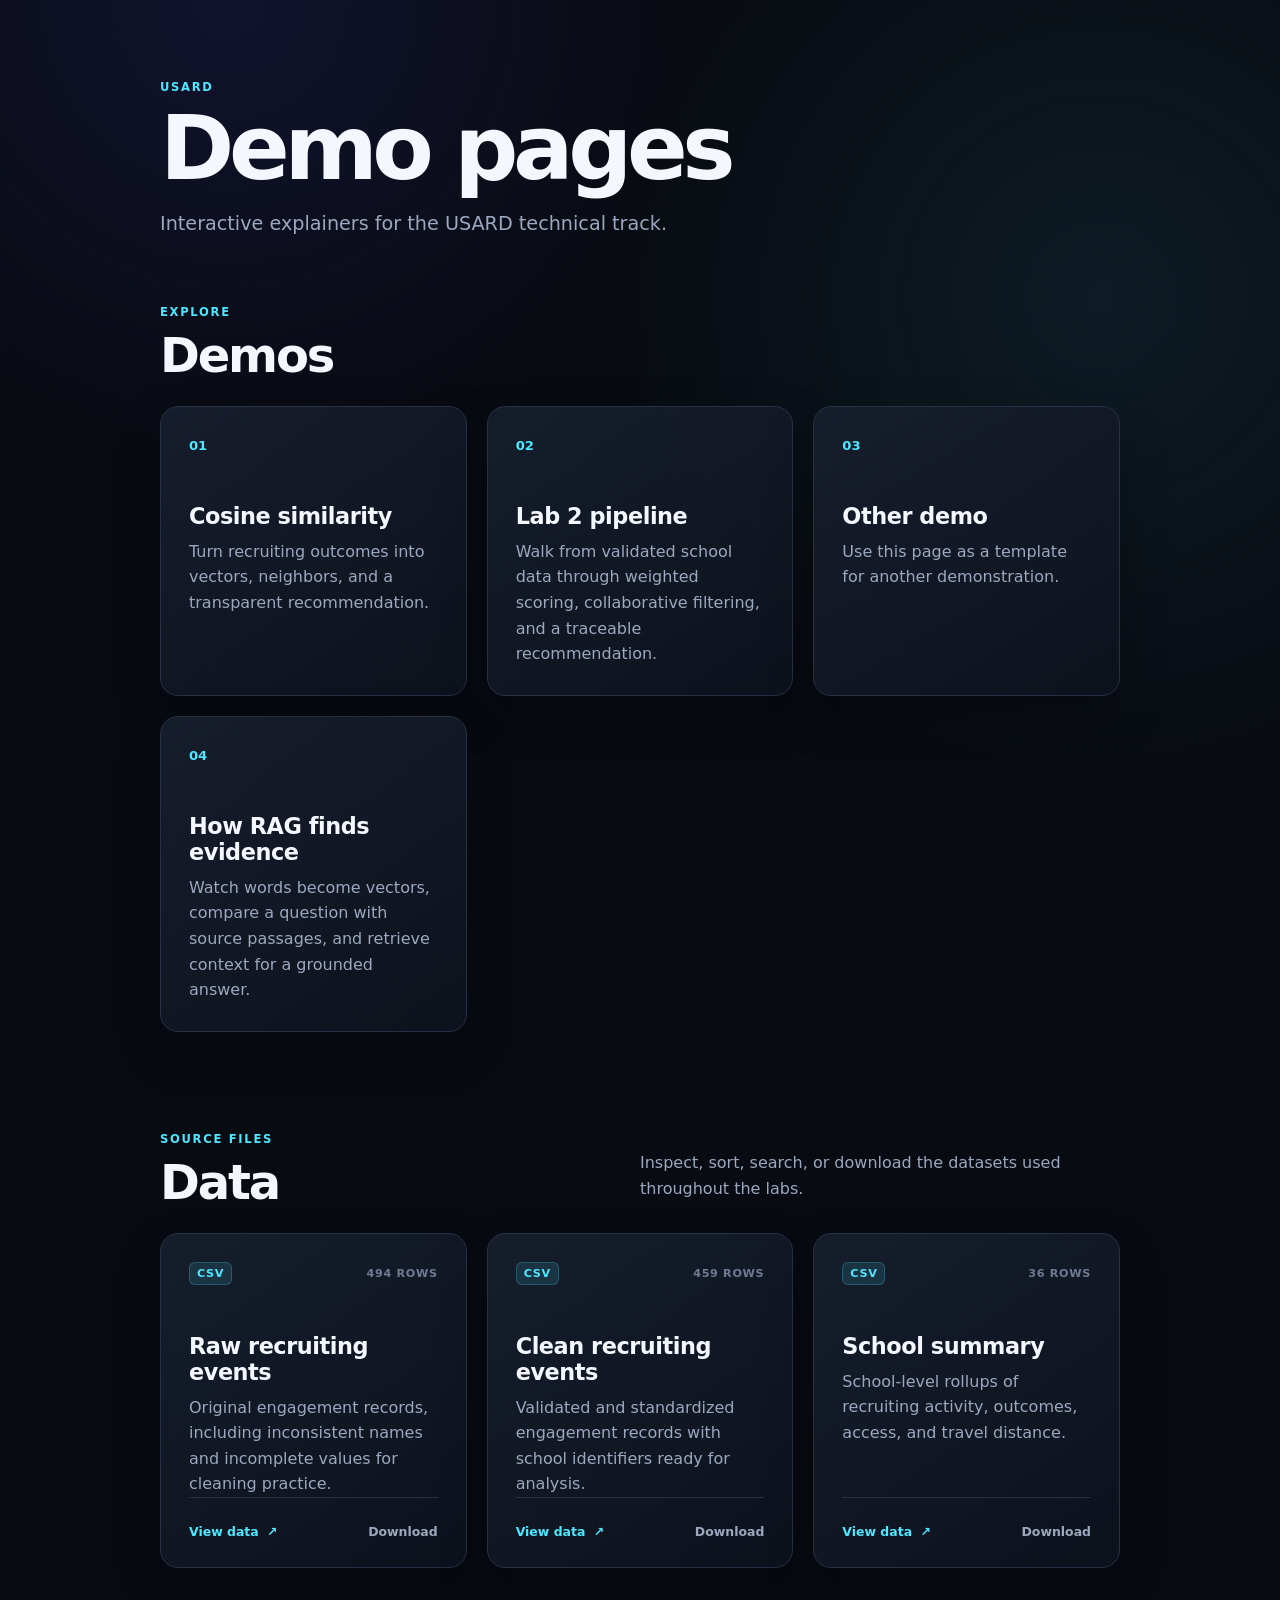
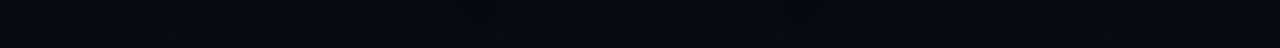
==== netlify-demo/index.html @ c9f3449c "updated" ====
<!doctype html>
<html lang="en">
  <head>
    <meta charset="utf-8" />
    <meta name="viewport" content="width=device-width, initial-scale=1" />
    <meta name="description" content="USARD demonstration pages" />
    <title>USARD Demo</title>
    <link rel="icon" href="assets/favicon.svg" type="image/svg+xml" />
    <link rel="stylesheet" href="assets/styles.css" />
  </head>
  <body>
    <main class="page-shell">
      <header class="hero">
        <p class="eyebrow">USARD</p>
        <h1>Demo pages</h1>
        <p class="lede">Interactive explainers for the USARD technical track.</p>
      </header>

      <section class="home-section" aria-labelledby="demos-heading">
        <div class="section-heading">
          <p class="eyebrow">Explore</p>
          <h2 id="demos-heading">Demos</h2>
        </div>

        <nav class="card-grid" aria-label="Demonstrations">
          <a class="card" href="cosine-similarity.html">
            <span class="card-number">01</span>
            <h3>Cosine similarity</h3>
            <p>Turn recruiting outcomes into vectors, neighbors, and a transparent recommendation.</p>
          </a>

          <a class="card" href="lab-2-pipeline.html">
            <span class="card-number">02</span>
            <h3>Lab 2 pipeline</h3>
            <p>Walk from validated school data through weighted scoring, collaborative filtering, and a traceable recommendation.</p>
          </a>

          <a class="card" href="other.html">
            <span class="card-number">03</span>
            <h3>Other demo</h3>
            <p>Use this page as a template for another demonstration.</p>
          </a>

          <a class="card" href="rag-retrieval.html">
            <span class="card-number">04</span>
            <h3>How RAG finds evidence</h3>
            <p>Watch words become vectors, compare a question with source passages, and retrieve context for a grounded answer.</p>
          </a>
        </nav>
      </section>

      <section class="home-section data-section" aria-labelledby="data-heading">
        <div class="section-heading section-heading-row">
          <div>
            <p class="eyebrow">Source files</p>
            <h2 id="data-heading">Data</h2>
          </div>
          <p>Inspect, sort, search, or download the datasets used throughout the labs.</p>
        </div>

        <div class="card-grid" aria-label="Datasets">
          <article class="card data-card">
            <div class="data-card-meta">
              <span class="file-type">CSV</span>
              <span>494 rows</span>
            </div>
            <h3><a href="data-viewer.html?dataset=raw">Raw recruiting events</a></h3>
            <p>Original engagement records, including inconsistent names and incomplete values for cleaning practice.</p>
            <div class="data-card-actions">
              <a class="text-link" href="data-viewer.html?dataset=raw">View data <span aria-hidden="true">&#8599;</span></a>
              <a class="download-link" href="data/raw_recruiting_events.csv" download>Download</a>
            </div>
          </article>

          <article class="card data-card">
            <div class="data-card-meta">
              <span class="file-type">CSV</span>
              <span>459 rows</span>
            </div>
            <h3><a href="data-viewer.html?dataset=clean">Clean recruiting events</a></h3>
            <p>Validated and standardized engagement records with school identifiers ready for analysis.</p>
            <div class="data-card-actions">
              <a class="text-link" href="data-viewer.html?dataset=clean">View data <span aria-hidden="true">&#8599;</span></a>
              <a class="download-link" href="data/clean_recruiting_events.csv" download>Download</a>
            </div>
          </article>

          <article class="card data-card">
            <div class="data-card-meta">
              <span class="file-type">CSV</span>
              <span>36 rows</span>
            </div>
            <h3><a href="data-viewer.html?dataset=summary">School summary</a></h3>
            <p>School-level rollups of recruiting activity, outcomes, access, and travel distance.</p>
            <div class="data-card-actions">
              <a class="text-link" href="data-viewer.html?dataset=summary">View data <span aria-hidden="true">&#8599;</span></a>
              <a class="download-link" href="data/school_summary.csv" download>Download</a>
            </div>
          </article>
        </div>
      </section>
    </main>
  </body>
</html>
---- netlify-demo/assets/styles.css ----
:root {
  color-scheme: dark;
  --ink: #f5f7ff;
  --muted: #9ca8bf;
  --muted-2: #6f7b91;
  --surface: #111724;
  --surface-raised: #171e2d;
  --surface-soft: #0d121d;
  --cyan: #4de7ff;
  --cyan-soft: rgb(77 231 255 / 12%);
  --violet: #a98bff;
  --green: #70f0ad;
  --border: #273044;
  --border-bright: #3a465f;
  --background: #080b12;
  font-family: Inter, ui-sans-serif, system-ui, -apple-system, BlinkMacSystemFont, "Segoe UI", sans-serif;
}

* { box-sizing: border-box; }

html { background: var(--background); }

body {
  min-height: 100vh;
  margin: 0;
  color: var(--ink);
  background:
    radial-gradient(circle at 18% 0%, rgb(86 77 255 / 12%), transparent 28rem),
    radial-gradient(circle at 86% 18%, rgb(77 231 255 / 8%), transparent 30rem),
    var(--background);
}

button,
a { -webkit-tap-highlight-color: transparent; }

button { font: inherit; }

.page-shell {
  width: min(960px, calc(100% - 40px));
  margin: 0 auto;
  padding: 80px 0;
}

.hero { margin-bottom: 64px; }

.eyebrow,
.step-label {
  margin: 0 0 12px;
  color: var(--cyan);
  font-size: 0.72rem;
  font-weight: 800;
  letter-spacing: 0.15em;
  text-transform: uppercase;
}

h1, h2, h3, p { margin-top: 0; }

h1 {
  max-width: 900px;
  margin-bottom: 18px;
  font-size: clamp(2.75rem, 7vw, 5.8rem);
  line-height: 0.94;
  letter-spacing: -0.06em;
}

h2 {
  margin-bottom: 18px;
  font-size: clamp(2rem, 4vw, 3.6rem);
  line-height: 1.02;
  letter-spacing: -0.045em;
}

.lede {
  max-width: 720px;
  color: var(--muted);
  font-size: clamp(1rem, 2vw, 1.2rem);
  line-height: 1.7;
}

.card-grid {
  display: grid;
  grid-template-columns: repeat(auto-fit, minmax(260px, 1fr));
  gap: 20px;
}

.home-section + .home-section { margin-top: 96px; }

.section-heading { margin-bottom: 26px; }
.section-heading h2 { margin-bottom: 0; font-size: clamp(1.9rem, 4vw, 3rem); }
.section-heading-row { display: flex; align-items: end; justify-content: space-between; gap: 40px; }
.section-heading-row > p { max-width: 480px; margin-bottom: 4px; color: var(--muted); line-height: 1.65; }

.card {
  min-height: 230px;
  padding: 28px;
  color: inherit;
  text-decoration: none;
  background: linear-gradient(145deg, rgb(23 30 45 / 94%), rgb(13 18 29 / 94%));
  border: 1px solid var(--border);
  border-radius: 18px;
  box-shadow: 0 20px 50px rgb(0 0 0 / 24%);
  transition: transform 160ms ease, border-color 160ms ease, box-shadow 160ms ease;
}

.card:hover,
.card:focus-visible {
  border-color: var(--cyan);
  box-shadow: 0 22px 55px rgb(77 231 255 / 10%);
  outline: none;
  transform: translateY(-3px);
}

.card-number {
  display: inline-block;
  margin-bottom: 50px;
  color: var(--cyan);
  font-size: 0.82rem;
  font-weight: 800;
}

.card h2, .card h3 { margin-bottom: 10px; font-size: 1.4rem; letter-spacing: -0.02em; }
.card p, .content-panel p { margin-bottom: 0; color: var(--muted); line-height: 1.6; }
.data-section { padding-top: 4px; }
.data-card { display: flex; flex-direction: column; min-height: 290px; }
.data-card:hover { transform: translateY(-3px); }
.data-card:focus-within { border-color: var(--cyan); box-shadow: 0 22px 55px rgb(77 231 255 / 10%); }
.data-card h3 a { color: inherit; text-decoration: none; }
.data-card h3 a:focus-visible { outline: none; }
.data-card h3 a::after { position: absolute; inset: 0; z-index: 0; content: ""; }
.data-card { position: relative; }
.data-card-meta { display: flex; align-items: center; justify-content: space-between; margin-bottom: 48px; color: var(--muted-2); font-size: 0.7rem; font-weight: 750; letter-spacing: 0.06em; text-transform: uppercase; }
.file-type { padding: 4px 7px; color: var(--cyan); background: var(--cyan-soft); border: 1px solid rgb(77 231 255 / 22%); border-radius: 6px; }
.data-card-actions { display: flex; align-items: center; justify-content: space-between; gap: 12px; margin-top: auto; padding-top: 26px; border-top: 1px solid var(--border); }
.text-link, .download-link { position: relative; z-index: 1; color: var(--cyan); font-size: 0.78rem; font-weight: 750; text-decoration: none; }
.text-link span { display: inline-block; margin-left: 4px; transition: transform 150ms ease; }
.text-link:hover span { transform: translate(2px, -2px); }
.download-link { color: var(--muted); }
.download-link:hover { color: var(--ink); }
.content-page { max-width: 800px; }

.back-link {
  display: inline-block;
  margin-bottom: 72px;
  color: var(--cyan);
  font-weight: 700;
  text-decoration: none;
}

.back-link:hover, .back-link:focus-visible { text-decoration: underline; }

.content-panel {
  margin-top: 42px;
  padding: 30px;
  background: var(--surface);
  border: 1px solid var(--border);
  border-radius: 18px;
}

/* Interactive demo */

.demo-shell {
  width: min(1180px, calc(100% - 40px));
  margin: 0 auto;
  padding: 28px 0 70px;
}

.demo-topbar {
  display: flex;
  align-items: center;
  justify-content: space-between;
  min-height: 46px;
  margin-bottom: clamp(60px, 9vw, 118px);
  color: var(--muted-2);
  font-size: 0.76rem;
  font-weight: 700;
  letter-spacing: 0.08em;
  text-transform: uppercase;
}

.demo-topbar p { margin: 0; }
.back-link.compact { margin: 0; font-size: 0.82rem; letter-spacing: 0; text-transform: none; }
.demo-title-block { margin-bottom: 62px; }
.demo-title-block h1 { background: linear-gradient(90deg, #fff 28%, #9aabc9); background-clip: text; color: transparent; }

.stepper {
  overflow: hidden;
  background: rgb(13 18 29 / 82%);
  border: 1px solid var(--border);
  border-radius: 24px;
  box-shadow: 0 30px 90px rgb(0 0 0 / 35%);
  backdrop-filter: blur(20px);
}

.step-tabs {
  display: grid;
  grid-template-columns: repeat(5, 1fr);
  border-bottom: 1px solid var(--border);
}

.step-tabs button {
  position: relative;
  padding: 20px 16px;
  color: var(--muted-2);
  text-align: left;
  background: transparent;
  border: 0;
  border-right: 1px solid var(--border);
  cursor: pointer;
}

.step-tabs button:last-child { border-right: 0; }
.step-tabs button span { margin-right: 10px; font-size: 0.7rem; font-weight: 800; }
.step-tabs button::after { position: absolute; right: 14px; bottom: -1px; left: 14px; height: 2px; content: ""; background: transparent; }
.step-tabs button:hover { color: var(--ink); }
.step-tabs button[aria-selected="true"] { color: var(--ink); background: linear-gradient(180deg, var(--cyan-soft), transparent); }
.step-tabs button[aria-selected="true"] span { color: var(--cyan); }
.step-tabs button[aria-selected="true"]::after { background: var(--cyan); box-shadow: 0 0 18px var(--cyan); }
.step-tabs button:focus-visible, .arrow-button:focus-visible { outline: 2px solid var(--cyan); outline-offset: -3px; }

.slides { min-height: 670px; }

.demo-step {
  min-height: 670px;
  padding: clamp(34px, 6vw, 72px);
  animation: step-in 280ms ease both;
}

.demo-step[hidden] { display: none; }

@keyframes step-in {
  from { opacity: 0; transform: translateY(8px); }
  to { opacity: 1; transform: translateY(0); }
}

.step-copy { max-width: 720px; }
.step-copy > p:not(.step-label):not(.formula) { color: var(--muted); font-size: 1.02rem; line-height: 1.7; }
.centered-copy { margin: 0 auto 20px; text-align: center; }

.table-wrap {
  overflow-x: auto;
  margin-top: 36px;
  border: 1px solid var(--border);
  border-radius: 14px;
  scrollbar-color: var(--border-bright) transparent;
}

.data-table { width: 100%; min-width: 900px; border-collapse: collapse; font-size: 0.82rem; font-variant-numeric: tabular-nums; }
.data-table th, .data-table td { padding: 13px 15px; text-align: right; border-bottom: 1px solid var(--border); }
.data-table th:first-child { position: sticky; left: 0; z-index: 1; min-width: 190px; text-align: left; background: var(--surface-soft); }
.data-table thead th { color: var(--muted); font-size: 0.7rem; letter-spacing: 0.04em; background: var(--surface-soft); }
.data-table abbr { text-decoration: none; cursor: help; }
.data-table tbody tr:last-child th, .data-table tbody tr:last-child td { border-bottom: 0; }
.data-table tbody tr:hover { background: rgb(255 255 255 / 2.5%); }
.data-table .target-row { color: var(--cyan); background: var(--cyan-soft); }
.data-table .target-row th:first-child { background: #10202b; }
.data-table .missing { color: var(--muted-2); background-image: repeating-linear-gradient(-45deg, transparent, transparent 5px, rgb(255 255 255 / 2%) 5px, rgb(255 255 255 / 2%) 6px); }
.tag { margin-left: 7px; padding: 3px 6px; color: var(--background); font-size: 0.58rem; letter-spacing: 0.08em; text-transform: uppercase; background: var(--cyan); border-radius: 999px; }

.callout, .angle-callout {
  display: flex;
  align-items: center;
  gap: 18px;
  margin-top: 26px;
  padding: 18px 20px;
  color: var(--muted);
  background: var(--cyan-soft);
  border-left: 2px solid var(--cyan);
}

.callout p, .angle-callout p { margin: 0; line-height: 1.55; }
.callout strong, .angle-callout strong { color: var(--ink); }
.callout-symbol { color: var(--cyan); font-size: 1.8rem; }

.split-layout {
  display: grid;
  grid-template-columns: minmax(270px, 0.82fr) minmax(390px, 1.18fr);
  align-items: center;
  gap: clamp(24px, 5vw, 70px);
  min-height: 530px;
}

.vector-readout { display: grid; gap: 10px; margin: 28px 0; color: var(--muted); }
.vector-readout span { display: grid; grid-template-columns: 12px 1fr auto; align-items: center; gap: 9px; padding-bottom: 9px; border-bottom: 1px solid var(--border); }
.vector-readout strong { color: var(--ink); font-variant-numeric: tabular-nums; }
.dot { width: 7px; height: 7px; border-radius: 50%; }
.dot.cyan { background: var(--cyan); box-shadow: 0 0 10px var(--cyan); }
.formula { padding: 15px 17px; color: var(--cyan); font-family: "SFMono-Regular", Consolas, monospace; font-size: 0.84rem; background: var(--surface-soft); border: 1px solid var(--border); border-radius: 9px; }

.plot-figure, .sphere-figure { margin: 0; }
.plot-figure svg, .sphere-figure svg { display: block; width: 100%; height: auto; overflow: visible; }
.plot-figure figcaption, .sphere-figure figcaption { display: flex; justify-content: center; gap: 24px; color: var(--muted); font-size: 0.76rem; }
.legend-key { display: inline-block; width: 18px; height: 2px; margin: 0 5px 3px 0; }
.cyan-line { background: var(--cyan); box-shadow: 0 0 7px var(--cyan); }
.violet-line { background: var(--violet); box-shadow: 0 0 7px var(--violet); }

.axis-line { stroke: var(--border-bright); stroke-width: 1.4; }
.axis-label, .point-label { fill: var(--muted); font-family: Inter, ui-sans-serif, system-ui, sans-serif; font-size: 12px; }
.vector-line { fill: none; stroke-width: 4; stroke-linecap: round; }
.vector-line.jefferson { stroke: var(--cyan); filter: drop-shadow(0 0 6px rgb(77 231 255 / 55%)); }
.vector-line.washington { stroke: var(--violet); filter: drop-shadow(0 0 6px rgb(169 139 255 / 55%)); }
.vector-point { stroke-width: 2; }
.grid-line { fill: none; stroke: var(--border); stroke-width: 1; }

.sphere-figure { max-width: 780px; margin: -15px auto 0; }
.sphere-plot { cursor: grab; touch-action: none; }
.sphere-plot:active { cursor: grabbing; }
.sphere-outline { fill: url(#sphereGlow); stroke: var(--border-bright); stroke-width: 1.5; }
.sphere-grid { fill: none; stroke: var(--border); stroke-width: 1; }
.sphere-axis { stroke: var(--border-bright); stroke-width: 1; }
.school-vector { stroke: rgb(156 168 191 / 18%); stroke-width: 1; }
.school-vector.is-target { stroke: rgb(77 231 255 / 55%); stroke-width: 1.5; }
.school-point { fill: var(--muted-2); stroke: var(--surface-soft); stroke-width: 2; transition: r 120ms ease; }
.school-point.neighbor { fill: var(--violet); filter: drop-shadow(0 0 5px rgb(169 139 255 / 70%)); }
.school-point.target { fill: var(--cyan); filter: drop-shadow(0 0 7px rgb(77 231 255 / 85%)); }
.school-group:hover .school-point { r: 8; }
.school-group .point-label { paint-order: stroke; stroke: var(--surface-soft); stroke-width: 4; stroke-linejoin: round; }
.angle-arc { fill: none; stroke: var(--green); stroke-width: 3; filter: drop-shadow(0 0 5px rgb(112 240 173 / 65%)); }
.drag-hint { color: var(--cyan); }

.equation-strip {
  display: flex;
  align-items: center;
  justify-content: center;
  gap: 18px;
  margin: 18px auto;
  color: var(--muted);
}

.equation-strip > span:first-child { color: var(--ink); font-family: Georgia, serif; font-size: 1.2rem; font-style: italic; }
.fraction { display: inline-grid; color: var(--ink); text-align: center; font-family: "SFMono-Regular", Consolas, monospace; font-size: 0.8rem; }
.fraction b { padding: 0 8px 5px; font-weight: 500; border-bottom: 1px solid var(--muted); }
.fraction i { padding-top: 5px; font-style: normal; }
.method-note { max-width: 720px; margin: 18px auto 0; color: var(--muted-2); text-align: center; font-size: 0.78rem; line-height: 1.5; }

.neighbors-layout { min-height: 480px; }
.rule-card { display: flex; align-items: center; justify-content: space-between; margin-top: 26px; padding: 18px; color: var(--muted); background: var(--surface-soft); border: 1px solid var(--border); border-radius: 12px; }
.rule-card strong { color: var(--cyan); }
.ranking { align-self: stretch; padding: 4px 0; }
.ranking-header { display: flex; justify-content: space-between; padding: 0 12px 12px; color: var(--muted-2); font-size: 0.68rem; font-weight: 700; letter-spacing: 0.09em; text-transform: uppercase; }
.rank-row { position: relative; display: grid; grid-template-columns: 1fr auto; gap: 18px; overflow: hidden; padding: 17px 12px 20px; border-top: 1px solid var(--border); }
.rank-row > span { display: flex; align-items: baseline; gap: 8px; }
.rank-row b { width: 20px; color: var(--muted-2); font-size: 0.66rem; }
.rank-row small { color: var(--muted-2); }
.rank-row > strong { color: var(--muted); font-variant-numeric: tabular-nums; }
.rank-row > i { position: absolute; right: 0; bottom: 0; left: 0; width: var(--score); height: 2px; background: var(--border-bright); }
.rank-row.top > strong { color: var(--cyan); }
.rank-row.top > i { background: linear-gradient(90deg, var(--violet), var(--cyan)); box-shadow: 0 0 9px rgb(77 231 255 / 35%); }
.rank-row.contrast { margin-top: 8px; opacity: 0.62; }
.angle-callout { max-width: 820px; margin-right: auto; margin-left: auto; }
.angle-graphic { position: relative; flex: 0 0 65px; height: 45px; }
.angle-graphic::before, .angle-graphic::after { position: absolute; bottom: 4px; left: 3px; width: 58px; height: 2px; content: ""; transform-origin: left; }
.angle-graphic::before { background: var(--cyan); transform: rotate(-5deg); }
.angle-graphic::after { background: var(--violet); transform: rotate(8deg); }
.angle-graphic span { position: absolute; bottom: 0; left: 0; width: 27px; height: 22px; border-top: 1px solid var(--green); border-radius: 50%; transform: rotate(-4deg); }

.prediction-table-wrap { margin-top: 38px; }
.prediction-table .focus-column { color: var(--violet); }
.prediction-table td.evidence-cell {
  color: var(--violet);
  font-weight: 800;
  background: rgb(169 139 255 / 12%);
  box-shadow: inset 0 0 0 1px rgb(169 139 255 / 65%);
}
.prediction-table .target-row td.result-cell {
  color: var(--background);
  font-weight: 900;
  background: var(--cyan);
  background-image: none;
  box-shadow: 0 0 24px rgb(77 231 255 / 20%);
}
.prediction-table td small {
  display: block;
  margin-top: 3px;
  color: currentColor;
  font-size: 0.54rem;
  font-weight: 800;
  letter-spacing: 0.08em;
  text-transform: uppercase;
  opacity: 0.75;
}
.prediction-cards { display: grid; grid-template-columns: repeat(4, 1fr); gap: 12px; margin-top: 16px; }
.value-card { min-height: 132px; padding: 19px; background: var(--surface-soft); border: 1px solid var(--border); border-radius: 12px; }
.value-card span, .value-card small { display: block; color: var(--muted); }
.value-card span { font-size: 0.78rem; }
.value-card strong { display: block; margin: 10px 0 7px; color: var(--violet); font-size: 1.8rem; font-variant-numeric: tabular-nums; }
.value-card small { color: var(--muted-2); font-size: 0.7rem; }
.value-card.result-card { background: linear-gradient(140deg, rgb(77 231 255 / 14%), rgb(169 139 255 / 7%)); border-color: rgb(77 231 255 / 42%); }
.value-card.result-card strong { color: var(--cyan); }
.recommendation { display: flex; align-items: center; justify-content: space-between; gap: 24px; margin-top: 34px; padding: 26px 28px; background: linear-gradient(90deg, rgb(77 231 255 / 9%), transparent); border: 1px solid var(--border); border-radius: 15px; }
.recommendation .eyebrow { margin-bottom: 8px; }
.recommendation h3 { margin: 0; font-size: clamp(1.4rem, 3vw, 2.2rem); letter-spacing: -0.035em; }
.recommendation-score { display: grid; text-align: right; }
.recommendation-score strong { color: var(--cyan); font-size: 2rem; }
.recommendation-score span { color: var(--muted); font-size: 0.72rem; text-transform: uppercase; }

.step-controls { display: grid; grid-template-columns: 1fr auto 1fr; align-items: center; padding: 18px 22px; border-top: 1px solid var(--border); }
.step-controls > :last-child { justify-self: end; }
.step-controls p { margin: 0; color: var(--muted-2); font-size: 0.74rem; font-variant-numeric: tabular-nums; }
.arrow-button { display: inline-flex; align-items: center; gap: 9px; width: max-content; padding: 11px 15px; color: var(--muted); background: transparent; border: 1px solid var(--border); border-radius: 9px; cursor: pointer; }
.arrow-button:hover:not(:disabled) { color: var(--ink); border-color: var(--border-bright); }
.arrow-button.primary { color: var(--background); font-weight: 800; background: var(--cyan); border-color: var(--cyan); }
.arrow-button:disabled { opacity: 0.28; cursor: not-allowed; }

@media (max-width: 850px) {
  .step-tabs button { text-align: center; }
  .step-tabs button span { display: block; margin: 0 0 4px; }
  .split-layout { grid-template-columns: 1fr; min-height: auto; }
  .plot-figure { max-width: 650px; margin: 0 auto; }
  .prediction-cards { grid-template-columns: repeat(2, 1fr); }
}

@media (max-width: 600px) {
  .page-shell, .demo-shell { width: min(100% - 24px, 1180px); padding-top: 20px; }
  .page-shell { padding-bottom: 48px; }
  .demo-topbar { margin-bottom: 54px; }
  .demo-topbar p { display: none; }
  .demo-title-block { margin-bottom: 38px; }
  .stepper { border-radius: 16px; }
  .step-tabs { overflow: visible; grid-template-columns: repeat(5, minmax(0, 1fr)); }
  .step-tabs button { padding: 14px 4px; font-size: 0.64rem; }
  .slides, .demo-step { min-height: 0; }
  .demo-step { padding: 30px 20px 36px; }
  .centered-copy { text-align: left; }
  .plot-figure figcaption, .sphere-figure figcaption { flex-wrap: wrap; gap: 10px; }
  .equation-strip { flex-wrap: wrap; gap: 11px; font-size: 0.78rem; }
  .rank-row { padding-right: 5px; padding-left: 5px; }
  .rank-row > span { display: grid; grid-template-columns: 20px 1fr; gap: 4px; }
  .rank-row small { grid-column: 2; }
  .angle-callout { align-items: flex-start; }
  .angle-graphic { display: none; }
  .prediction-cards { grid-template-columns: 1fr; }
  .recommendation { align-items: flex-start; flex-direction: column; }
  .recommendation-score { text-align: left; }
  .step-controls { padding: 14px; }
  .arrow-button { padding: 10px; font-size: 0.78rem; }
  .back-link { margin-bottom: 48px; }
  .hero { margin: 34px 0 52px; }
  .home-section + .home-section { margin-top: 70px; }
  .section-heading-row { align-items: flex-start; flex-direction: column; gap: 12px; }
  .data-card { min-height: 270px; }
}

@media (prefers-reduced-motion: reduce) {
  *, *::before, *::after { scroll-behavior: auto !important; animation-duration: 0.01ms !important; animation-iteration-count: 1 !important; transition-duration: 0.01ms !important; }
}
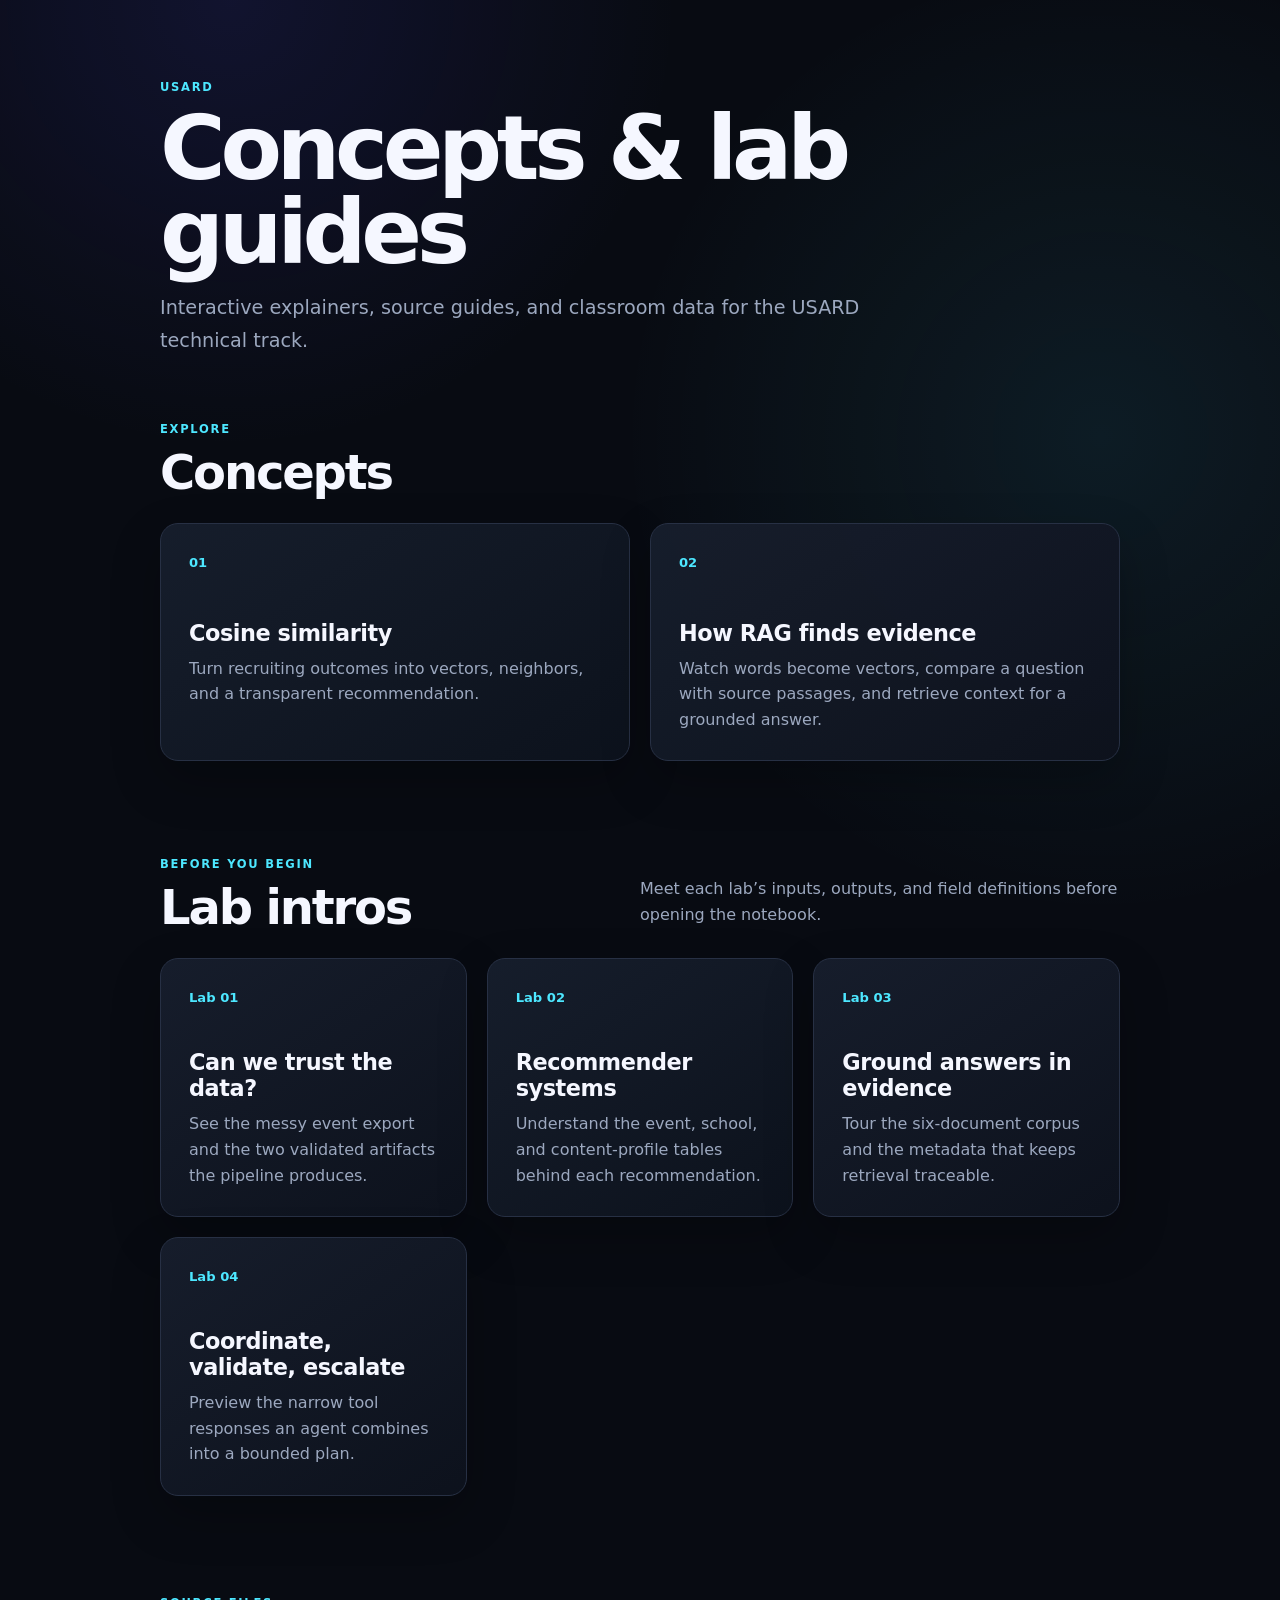
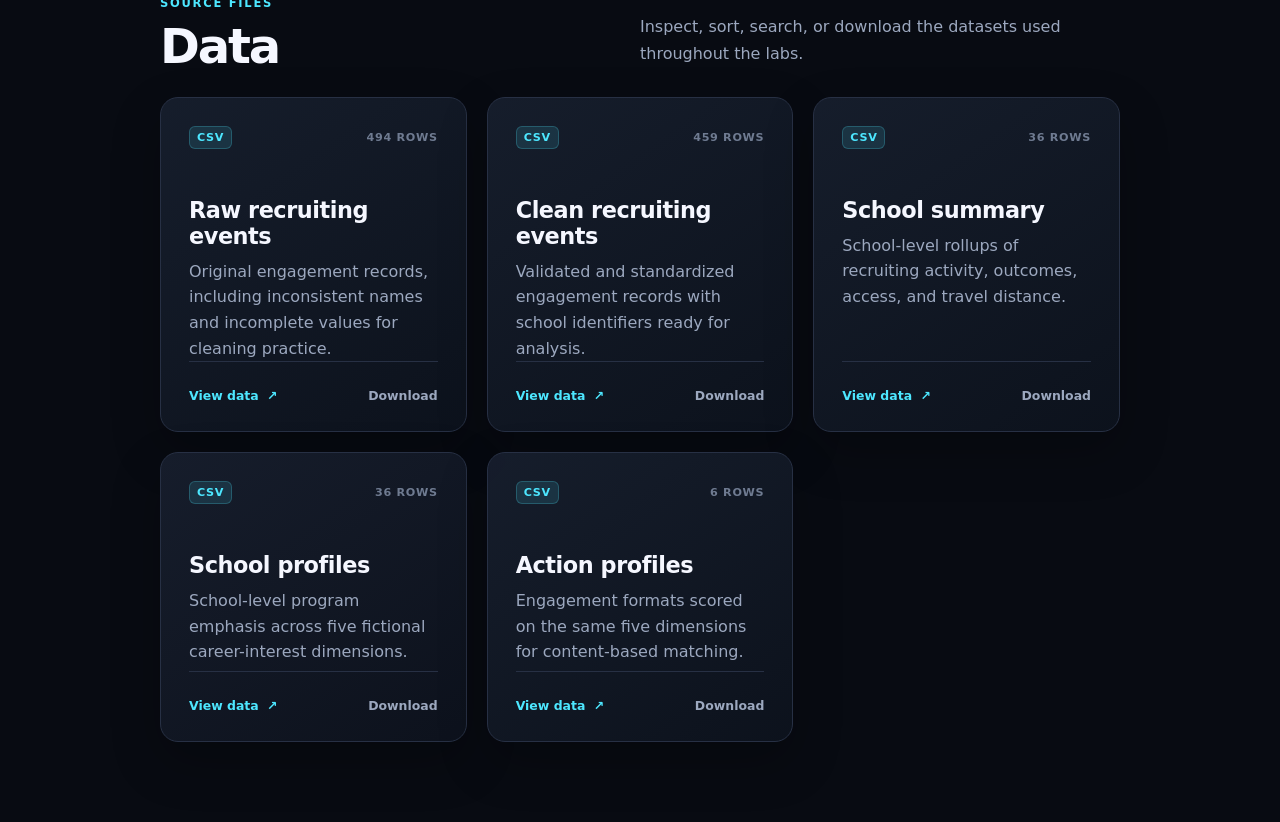
==== commit 4dae7540: "upgraded website" ====
--- a/netlify-demo/index.html
+++ b/netlify-demo/index.html
@@ -3,8 +3,8 @@
   <head>
     <meta charset="utf-8" />
     <meta name="viewport" content="width=device-width, initial-scale=1" />
-    <meta name="description" content="USARD demonstration pages" />
-    <title>USARD Demo</title>
+    <meta name="description" content="USARD concepts, lab introductions, and classroom data" />
+    <title>USARD Concepts</title>
     <link rel="icon" href="assets/favicon.svg" type="image/svg+xml" />
     <link rel="stylesheet" href="assets/styles.css" />
   </head>
@@ -12,39 +12,63 @@
     <main class="page-shell">
       <header class="hero">
         <p class="eyebrow">USARD</p>
-        <h1>Demo pages</h1>
-        <p class="lede">Interactive explainers for the USARD technical track.</p>
+        <h1>Concepts &amp; lab guides</h1>
+        <p class="lede">Interactive explainers, source guides, and classroom data for the USARD technical track.</p>
       </header>
 
       <section class="home-section" aria-labelledby="demos-heading">
         <div class="section-heading">
           <p class="eyebrow">Explore</p>
-          <h2 id="demos-heading">Demos</h2>
+          <h2 id="demos-heading">Concepts</h2>
         </div>
 
-        <nav class="card-grid" aria-label="Demonstrations">
+        <nav class="card-grid" aria-label="Concept explainers">
           <a class="card" href="cosine-similarity.html">
             <span class="card-number">01</span>
             <h3>Cosine similarity</h3>
             <p>Turn recruiting outcomes into vectors, neighbors, and a transparent recommendation.</p>
           </a>
 
-          <a class="card" href="lab-2-pipeline.html">
+          <a class="card" href="rag-retrieval.html">
             <span class="card-number">02</span>
-            <h3>Lab 2 pipeline</h3>
-            <p>Walk from validated school data through weighted scoring, collaborative filtering, and a traceable recommendation.</p>
+            <h3>How RAG finds evidence</h3>
+            <p>Watch words become vectors, compare a question with source passages, and retrieve context for a grounded answer.</p>
+          </a>
+        </nav>
+      </section>
+
+      <section class="home-section" aria-labelledby="labs-heading">
+        <div class="section-heading section-heading-row">
+          <div>
+            <p class="eyebrow">Before you begin</p>
+            <h2 id="labs-heading">Lab intros</h2>
+          </div>
+          <p>Meet each lab’s inputs, outputs, and field definitions before opening the notebook.</p>
+        </div>
+
+        <nav class="card-grid" aria-label="Lab introductions">
+          <a class="card lab-card" href="lab-1-intro.html">
+            <span class="card-number">Lab 01</span>
+            <h3>Can we trust the data?</h3>
+            <p>See the messy event export and the two validated artifacts the pipeline produces.</p>
           </a>
 
-          <a class="card" href="other.html">
-            <span class="card-number">03</span>
-            <h3>Other demo</h3>
-            <p>Use this page as a template for another demonstration.</p>
+          <a class="card lab-card" href="lab-2-intro.html">
+            <span class="card-number">Lab 02</span>
+            <h3>Recommender systems</h3>
+            <p>Understand the event, school, and content-profile tables behind each recommendation.</p>
           </a>
 
-          <a class="card" href="rag-retrieval.html">
-            <span class="card-number">04</span>
-            <h3>How RAG finds evidence</h3>
-            <p>Watch words become vectors, compare a question with source passages, and retrieve context for a grounded answer.</p>
+          <a class="card lab-card" href="lab-3-intro.html">
+            <span class="card-number">Lab 03</span>
+            <h3>Ground answers in evidence</h3>
+            <p>Tour the six-document corpus and the metadata that keeps retrieval traceable.</p>
+          </a>
+
+          <a class="card lab-card" href="lab-4-intro.html">
+            <span class="card-number">Lab 04</span>
+            <h3>Coordinate, validate, escalate</h3>
+            <p>Preview the narrow tool responses an agent combines into a bounded plan.</p>
           </a>
         </nav>
       </section>
@@ -97,6 +121,32 @@
               <a class="download-link" href="data/school_summary.csv" download>Download</a>
             </div>
           </article>
+
+          <article class="card data-card">
+            <div class="data-card-meta">
+              <span class="file-type">CSV</span>
+              <span>36 rows</span>
+            </div>
+            <h3><a href="data-viewer.html?dataset=school-profiles">School profiles</a></h3>
+            <p>School-level program emphasis across five fictional career-interest dimensions.</p>
+            <div class="data-card-actions">
+              <a class="text-link" href="data-viewer.html?dataset=school-profiles">View data <span aria-hidden="true">&#8599;</span></a>
+              <a class="download-link" href="data/school_profiles.csv" download>Download</a>
+            </div>
+          </article>
+
+          <article class="card data-card">
+            <div class="data-card-meta">
+              <span class="file-type">CSV</span>
+              <span>6 rows</span>
+            </div>
+            <h3><a href="data-viewer.html?dataset=action-profiles">Action profiles</a></h3>
+            <p>Engagement formats scored on the same five dimensions for content-based matching.</p>
+            <div class="data-card-actions">
+              <a class="text-link" href="data-viewer.html?dataset=action-profiles">View data <span aria-hidden="true">&#8599;</span></a>
+              <a class="download-link" href="data/action_profiles.csv" download>Download</a>
+            </div>
+          </article>
         </div>
       </section>
     </main>
--- a/netlify-demo/assets/styles.css
+++ b/netlify-demo/assets/styles.css
@@ -117,6 +117,9 @@
   font-size: 0.82rem;
   font-weight: 800;
 }
+
+.lab-card { min-height: 250px; }
+.lab-card .card-number { margin-bottom: 44px; }
 
 .card h2, .card h3 { margin-bottom: 10px; font-size: 1.4rem; letter-spacing: -0.02em; }
 .card p, .content-panel p { margin-bottom: 0; color: var(--muted); line-height: 1.6; }
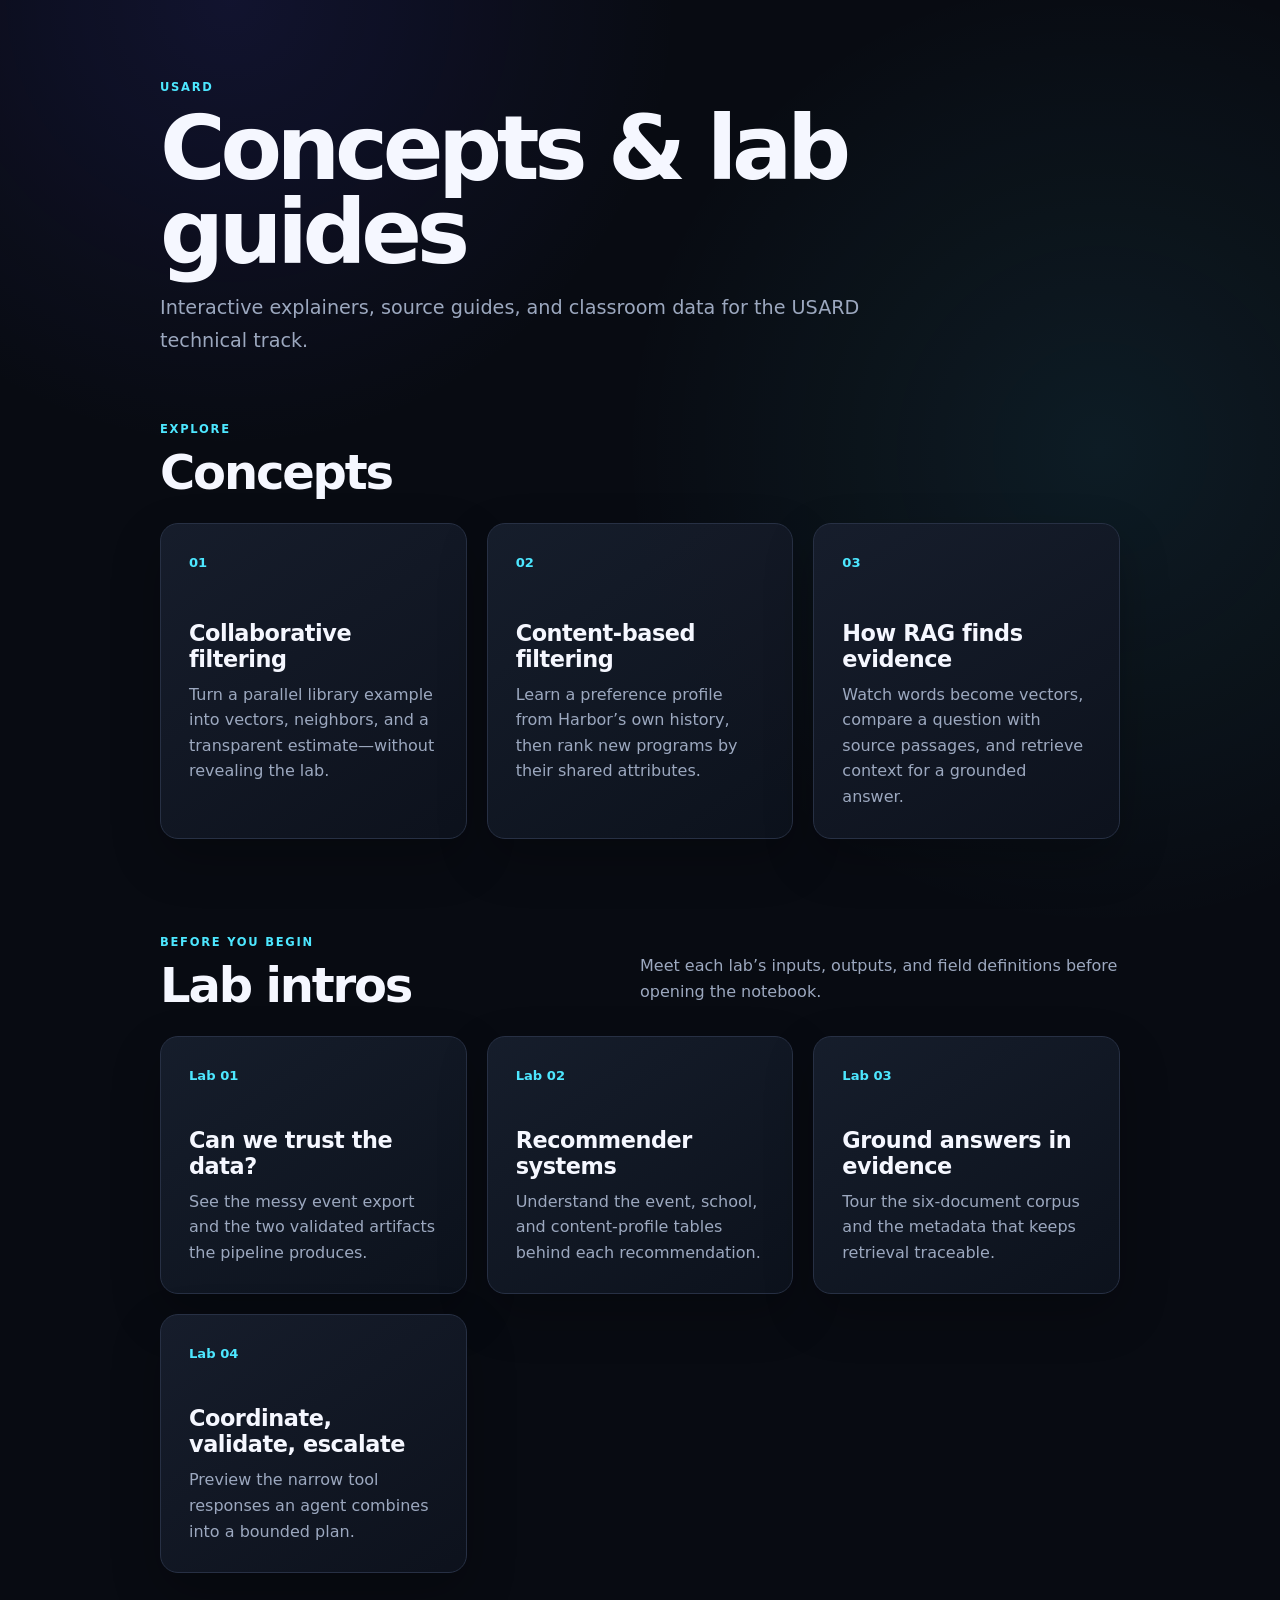
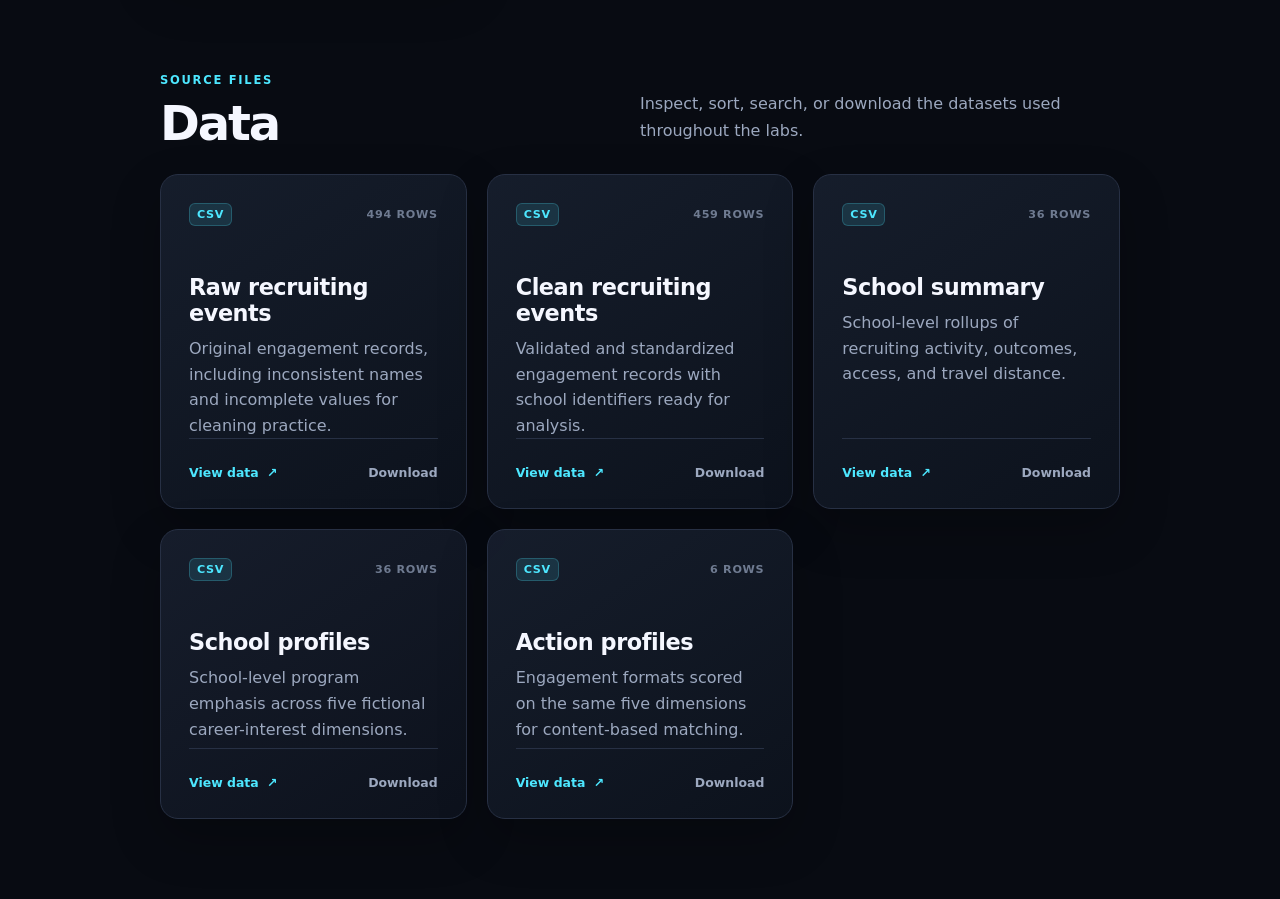
==== commit 4748d59e: "updated lab intros" ====
--- a/netlify-demo/index.html
+++ b/netlify-demo/index.html
@@ -25,12 +25,18 @@
         <nav class="card-grid" aria-label="Concept explainers">
           <a class="card" href="cosine-similarity.html">
             <span class="card-number">01</span>
-            <h3>Cosine similarity</h3>
-            <p>Turn recruiting outcomes into vectors, neighbors, and a transparent recommendation.</p>
+            <h3>Collaborative filtering</h3>
+            <p>Turn a parallel library example into vectors, neighbors, and a transparent estimate—without revealing the lab.</p>
+          </a>
+
+          <a class="card" href="content-filtering.html">
+            <span class="card-number">02</span>
+            <h3>Content-based filtering</h3>
+            <p>Learn a preference profile from Harbor’s own history, then rank new programs by their shared attributes.</p>
           </a>
 
           <a class="card" href="rag-retrieval.html">
-            <span class="card-number">02</span>
+            <span class="card-number">03</span>
             <h3>How RAG finds evidence</h3>
             <p>Watch words become vectors, compare a question with source passages, and retrieve context for a grounded answer.</p>
           </a>
--- a/netlify-demo/assets/styles.css
+++ b/netlify-demo/assets/styles.css
@@ -403,6 +403,16 @@
 .arrow-button:hover:not(:disabled) { color: var(--ink); border-color: var(--border-bright); }
 .arrow-button.primary { color: var(--background); font-weight: 800; background: var(--cyan); border-color: var(--cyan); }
 .arrow-button:disabled { opacity: 0.28; cursor: not-allowed; }
+
+/* Keep the first meaningful content visible on shorter laptop displays. */
+@media (max-height: 820px) and (min-width: 761px) {
+  .page-shell { padding-top: 48px; padding-bottom: 64px; }
+  .hero { margin-bottom: 46px; }
+  .home-section + .home-section { margin-top: 76px; }
+  .demo-shell { padding-top: 18px; }
+  .demo-topbar { margin-bottom: 42px; }
+  .demo-title-block { margin-bottom: 42px; }
+}
 
 @media (max-width: 850px) {
   .step-tabs button { text-align: center; }
